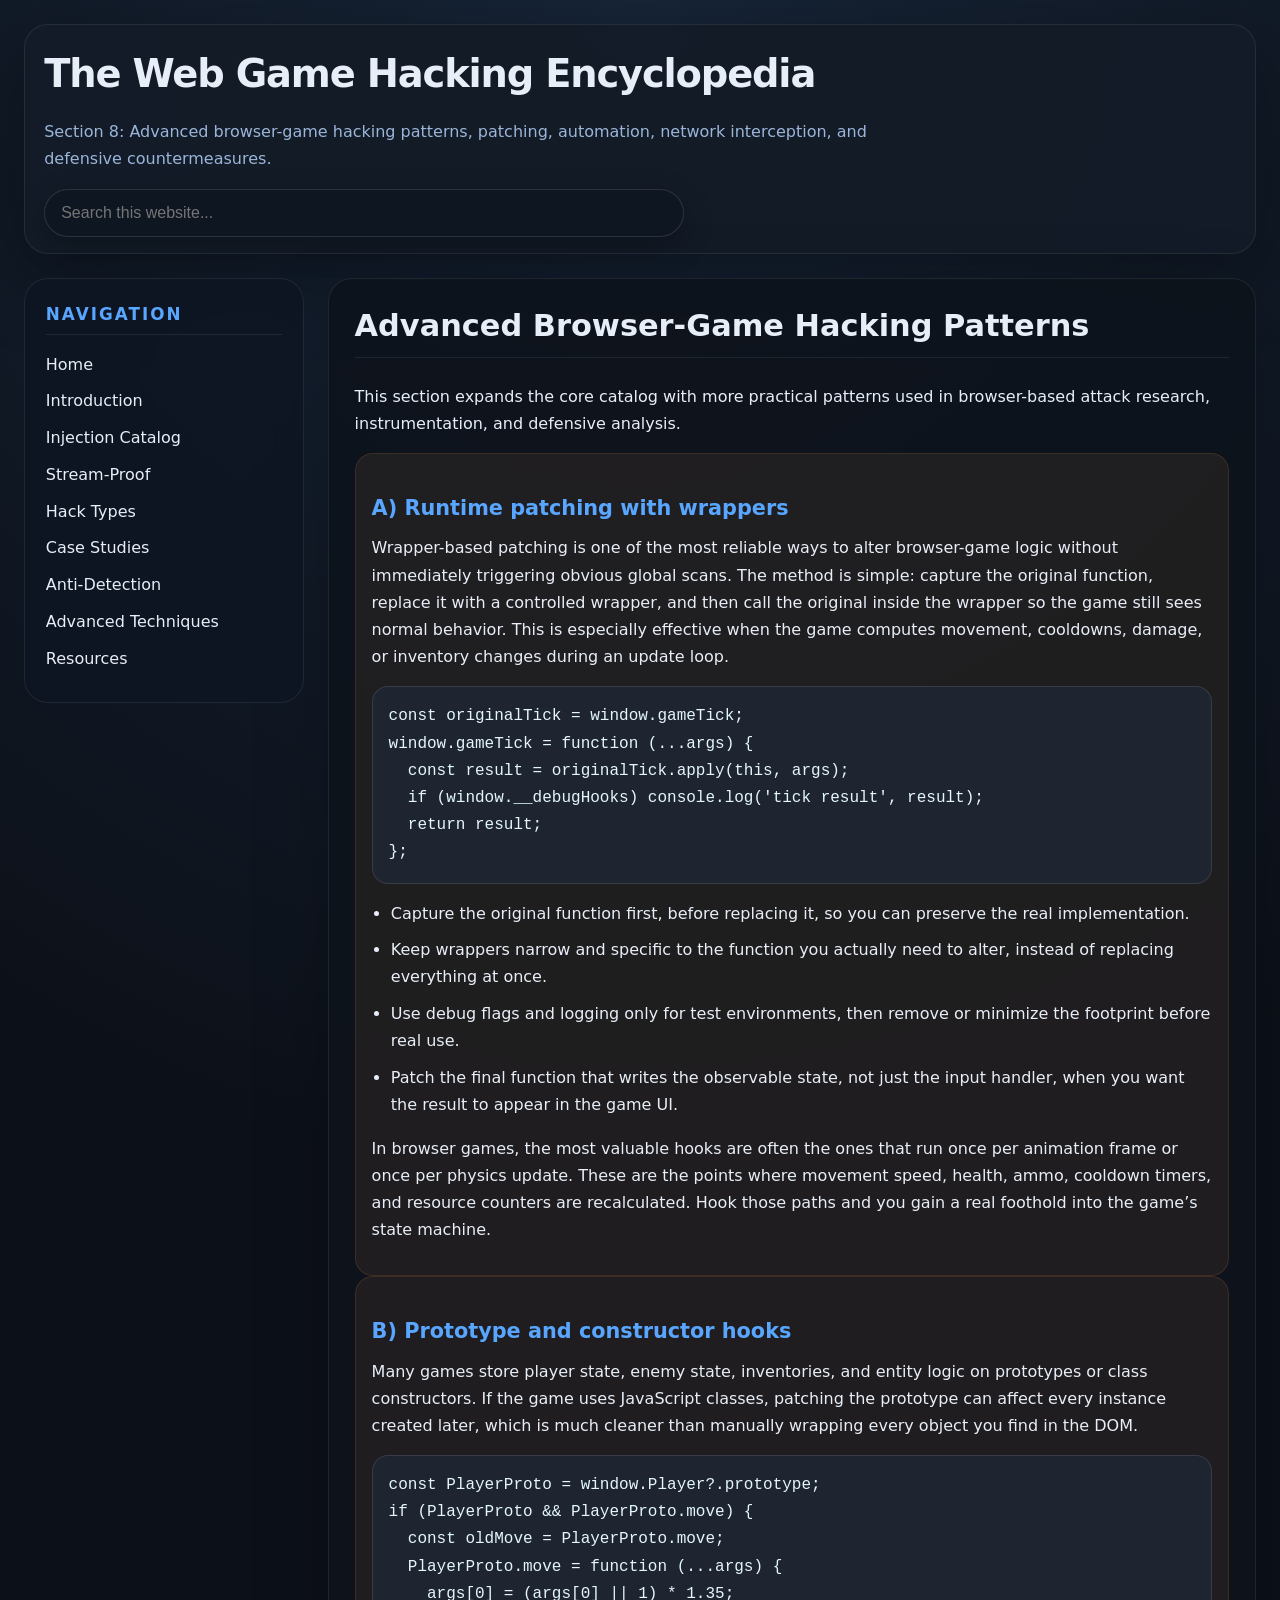
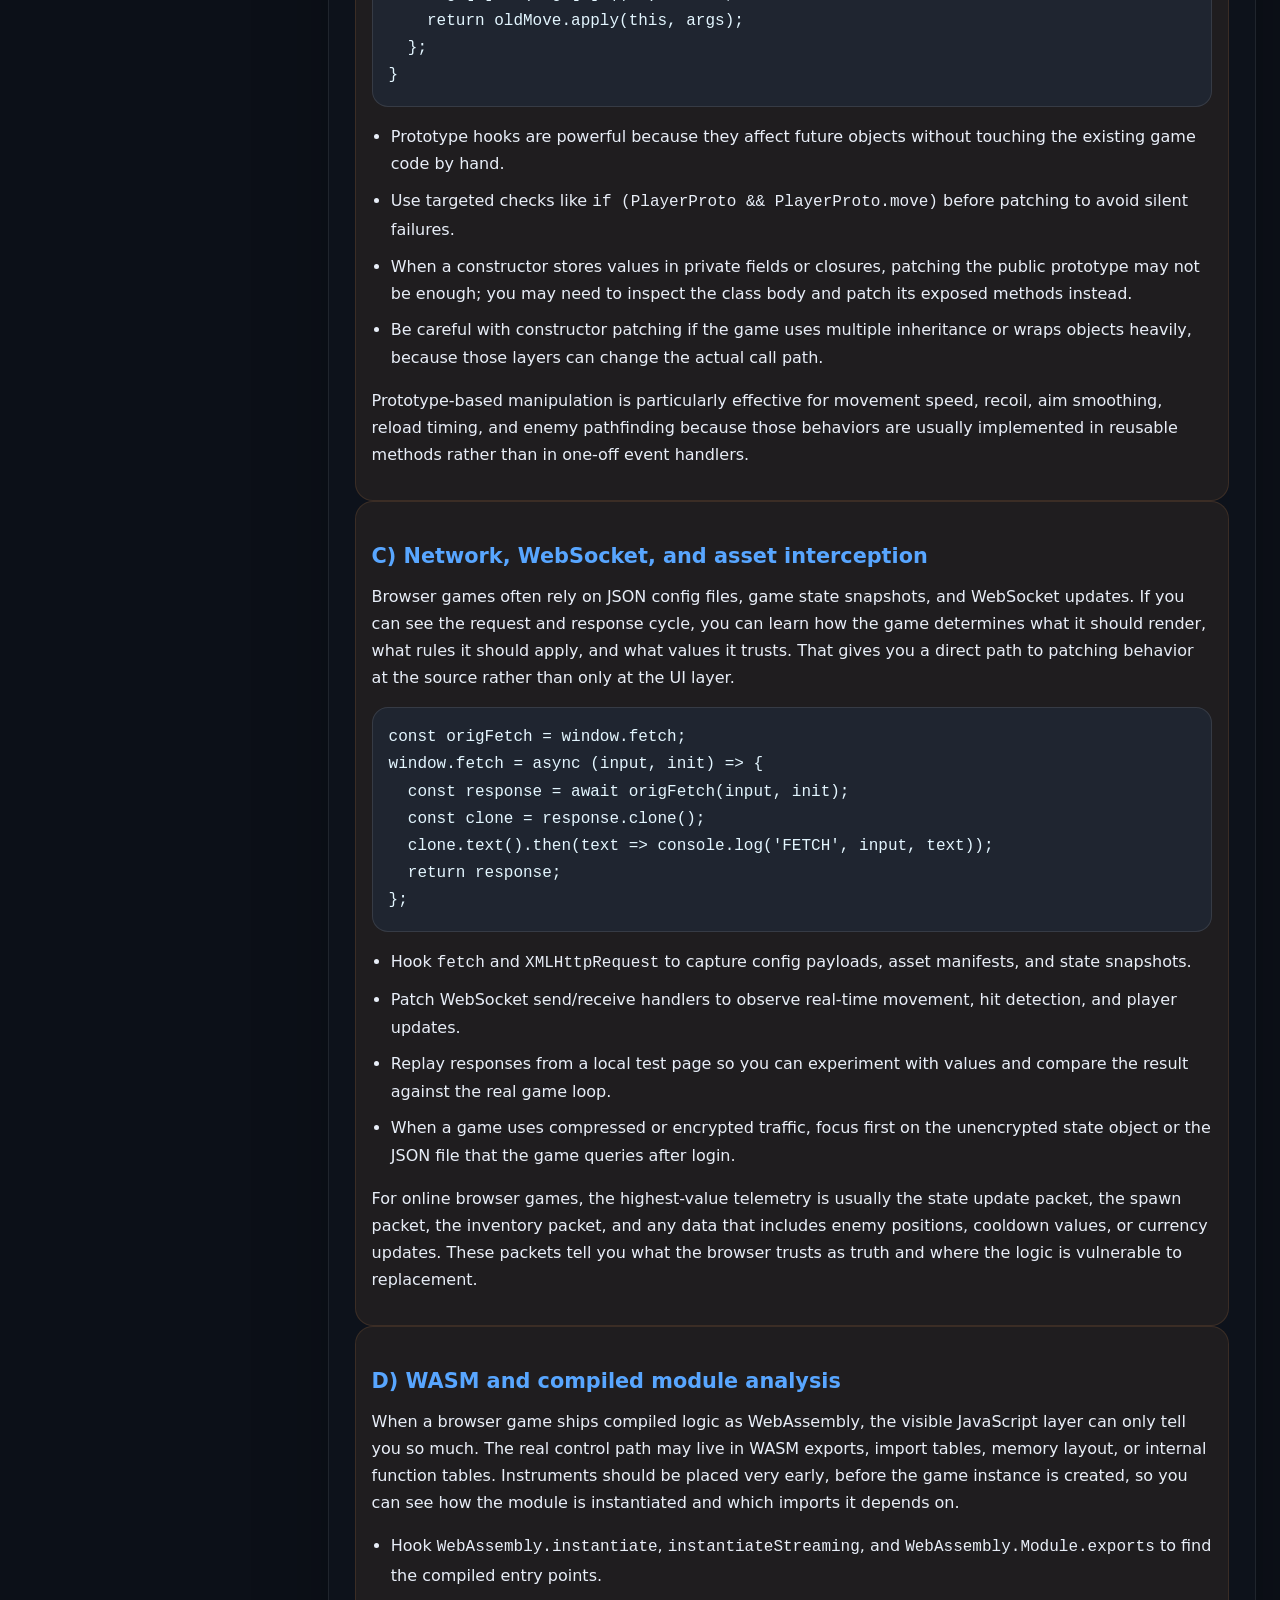
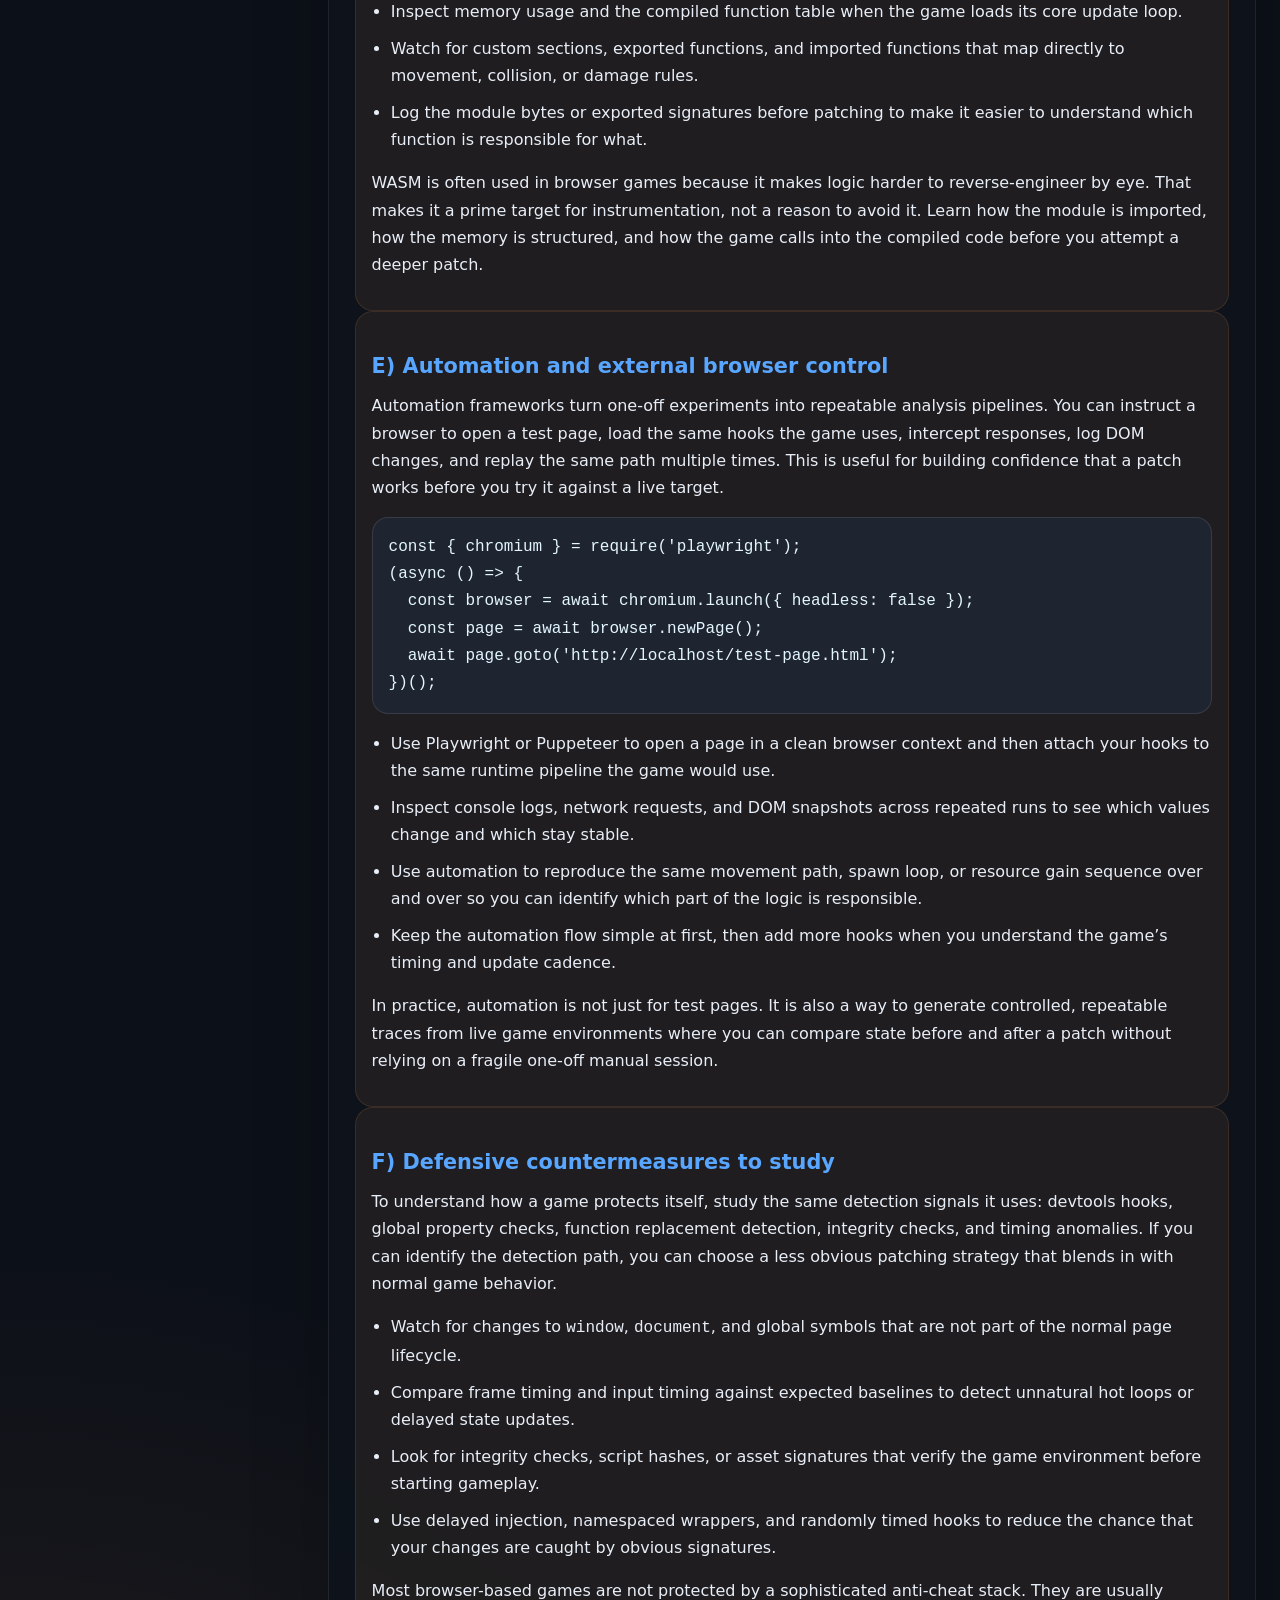
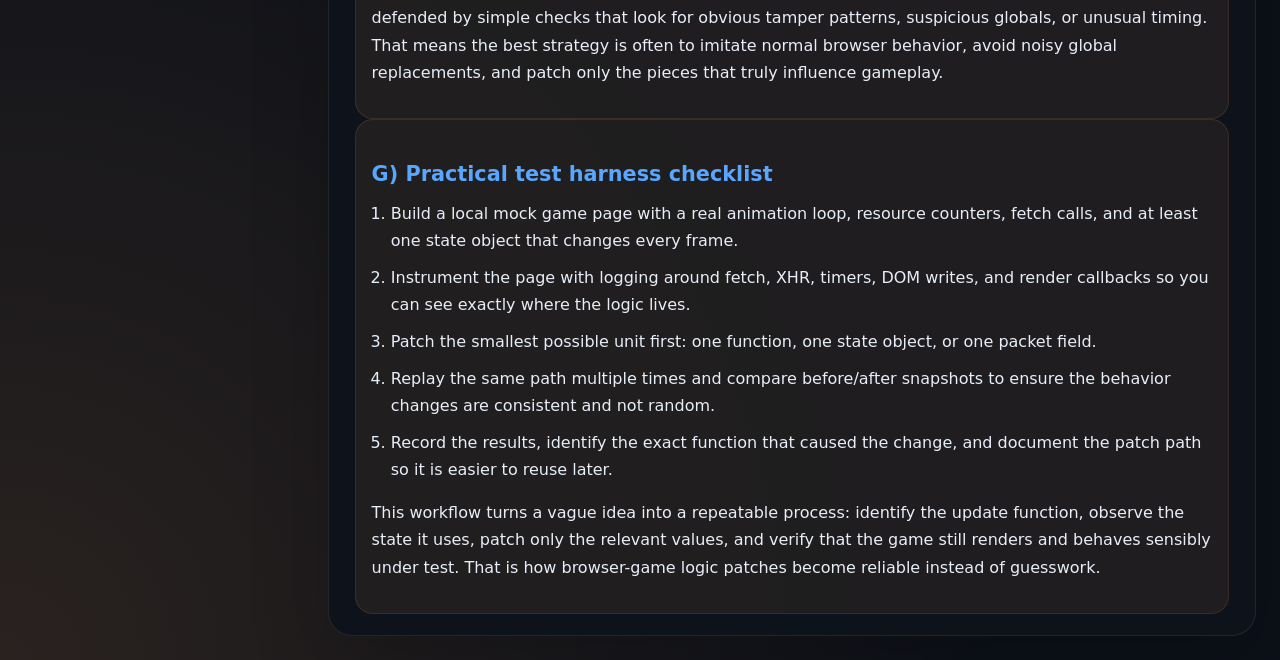
==== advanced-techniques.html @ 7fe20003 "new file:   advanced-techniques.html 	modified:   anti-detection.html 	new file:   browser-internals" ====
<!DOCTYPE html>
<html lang="en">
<head>
    <meta charset="UTF-8">
    <meta name="viewport" content="width=device-width, initial-scale=1.0">
    <title>The Web Game Hacking Encyclopedia – Advanced Techniques</title>
    <link rel="stylesheet" href="style.css">
</head>
<body>
    <div class="page">
        <header>
            <h1>The Web Game Hacking Encyclopedia</h1>
            <p>Section 8: Advanced browser-game hacking patterns, patching, automation, network interception, and defensive countermeasures.</p>
            <div class="site-search">
                <input id="site-search-input" type="search" placeholder="Search this website..." aria-label="Search this website" autocomplete="off">
                <div id="site-search-results" class="search-results" hidden></div>
            </div>
        </header>
        <nav class="sidebar" aria-label="Site navigation">
            <h2>Navigation</h2>
            <ol>
                <li><a href="index.html">Home</a></li>
                <li><a href="introduction.html">Introduction</a></li>
                <li><a href="injection.html">Injection Catalog</a></li>
                <li><a href="stream-proof.html">Stream-Proof</a></li>
                <li><a href="specific-hack-types.html">Hack Types</a></li>
                <li><a href="case-studies.html">Case Studies</a></li>
                <li><a href="anti-detection.html">Anti-Detection</a></li>
                <li><a href="advanced-techniques.html">Advanced Techniques</a></li>
                <li><a href="resources.html">Resources</a></li>
            </ol>
        </nav>
        <main>
            <section>
                <h2>Advanced Browser-Game Hacking Patterns</h2>
                <p>This section expands the core catalog with more practical patterns used in browser-based attack research, instrumentation, and defensive analysis.</p>

                <div class="section-highlight">
                    <h3>A) Runtime patching with wrappers</h3>
                    <p>Wrapper-based patching is one of the most reliable ways to alter browser-game logic without immediately triggering obvious global scans. The method is simple: capture the original function, replace it with a controlled wrapper, and then call the original inside the wrapper so the game still sees normal behavior. This is especially effective when the game computes movement, cooldowns, damage, or inventory changes during an update loop.</p>
                    <pre><code class="language-js">const originalTick = window.gameTick;
window.gameTick = function (...args) {
  const result = originalTick.apply(this, args);
  if (window.__debugHooks) console.log('tick result', result);
  return result;
};</code></pre>
                    <ul>
                        <li>Capture the original function first, before replacing it, so you can preserve the real implementation.</li>
                        <li>Keep wrappers narrow and specific to the function you actually need to alter, instead of replacing everything at once.</li>
                        <li>Use debug flags and logging only for test environments, then remove or minimize the footprint before real use.</li>
                        <li>Patch the final function that writes the observable state, not just the input handler, when you want the result to appear in the game UI.</li>
                    </ul>
                    <p>In browser games, the most valuable hooks are often the ones that run once per animation frame or once per physics update. These are the points where movement speed, health, ammo, cooldown timers, and resource counters are recalculated. Hook those paths and you gain a real foothold into the game’s state machine.</p>
                </div>

                <div class="section-highlight">
                    <h3>B) Prototype and constructor hooks</h3>
                    <p>Many games store player state, enemy state, inventories, and entity logic on prototypes or class constructors. If the game uses JavaScript classes, patching the prototype can affect every instance created later, which is much cleaner than manually wrapping every object you find in the DOM.</p>
                    <pre><code class="language-js">const PlayerProto = window.Player?.prototype;
if (PlayerProto && PlayerProto.move) {
  const oldMove = PlayerProto.move;
  PlayerProto.move = function (...args) {
    args[0] = (args[0] || 1) * 1.35;
    return oldMove.apply(this, args);
  };
}</code></pre>
                    <ul>
                        <li>Prototype hooks are powerful because they affect future objects without touching the existing game code by hand.</li>
                        <li>Use targeted checks like <code>if (PlayerProto && PlayerProto.move)</code> before patching to avoid silent failures.</li>
                        <li>When a constructor stores values in private fields or closures, patching the public prototype may not be enough; you may need to inspect the class body and patch its exposed methods instead.</li>
                        <li>Be careful with constructor patching if the game uses multiple inheritance or wraps objects heavily, because those layers can change the actual call path.</li>
                    </ul>
                    <p>Prototype-based manipulation is particularly effective for movement speed, recoil, aim smoothing, reload timing, and enemy pathfinding because those behaviors are usually implemented in reusable methods rather than in one-off event handlers.</p>
                </div>

                <div class="section-highlight">
                    <h3>C) Network, WebSocket, and asset interception</h3>
                    <p>Browser games often rely on JSON config files, game state snapshots, and WebSocket updates. If you can see the request and response cycle, you can learn how the game determines what it should render, what rules it should apply, and what values it trusts. That gives you a direct path to patching behavior at the source rather than only at the UI layer.</p>
                    <pre><code class="language-js">const origFetch = window.fetch;
window.fetch = async (input, init) => {
  const response = await origFetch(input, init);
  const clone = response.clone();
  clone.text().then(text => console.log('FETCH', input, text));
  return response;
};</code></pre>
                    <ul>
                        <li>Hook <code>fetch</code> and <code>XMLHttpRequest</code> to capture config payloads, asset manifests, and state snapshots.</li>
                        <li>Patch WebSocket send/receive handlers to observe real-time movement, hit detection, and player updates.</li>
                        <li>Replay responses from a local test page so you can experiment with values and compare the result against the real game loop.</li>
                        <li>When a game uses compressed or encrypted traffic, focus first on the unencrypted state object or the JSON file that the game queries after login.</li>
                    </ul>
                    <p>For online browser games, the highest-value telemetry is usually the state update packet, the spawn packet, the inventory packet, and any data that includes enemy positions, cooldown values, or currency updates. These packets tell you what the browser trusts as truth and where the logic is vulnerable to replacement.</p>
                </div>

                <div class="section-highlight">
                    <h3>D) WASM and compiled module analysis</h3>
                    <p>When a browser game ships compiled logic as WebAssembly, the visible JavaScript layer can only tell you so much. The real control path may live in WASM exports, import tables, memory layout, or internal function tables. Instruments should be placed very early, before the game instance is created, so you can see how the module is instantiated and which imports it depends on.</p>
                    <ul>
                        <li>Hook <code>WebAssembly.instantiate</code>, <code>instantiateStreaming</code>, and <code>WebAssembly.Module.exports</code> to find the compiled entry points.</li>
                        <li>Inspect memory usage and the compiled function table when the game loads its core update loop.</li>
                        <li>Watch for custom sections, exported functions, and imported functions that map directly to movement, collision, or damage rules.</li>
                        <li>Log the module bytes or exported signatures before patching to make it easier to understand which function is responsible for what.</li>
                    </ul>
                    <p>WASM is often used in browser games because it makes logic harder to reverse-engineer by eye. That makes it a prime target for instrumentation, not a reason to avoid it. Learn how the module is imported, how the memory is structured, and how the game calls into the compiled code before you attempt a deeper patch.</p>
                </div>

                <div class="section-highlight">
                    <h3>E) Automation and external browser control</h3>
                    <p>Automation frameworks turn one-off experiments into repeatable analysis pipelines. You can instruct a browser to open a test page, load the same hooks the game uses, intercept responses, log DOM changes, and replay the same path multiple times. This is useful for building confidence that a patch works before you try it against a live target.</p>
                    <pre><code class="language-js">const { chromium } = require('playwright');
(async () => {
  const browser = await chromium.launch({ headless: false });
  const page = await browser.newPage();
  await page.goto('http://localhost/test-page.html');
})();</code></pre>
                    <ul>
                        <li>Use Playwright or Puppeteer to open a page in a clean browser context and then attach your hooks to the same runtime pipeline the game would use.</li>
                        <li>Inspect console logs, network requests, and DOM snapshots across repeated runs to see which values change and which stay stable.</li>
                        <li>Use automation to reproduce the same movement path, spawn loop, or resource gain sequence over and over so you can identify which part of the logic is responsible.</li>
                        <li>Keep the automation flow simple at first, then add more hooks when you understand the game’s timing and update cadence.</li>
                    </ul>
                    <p>In practice, automation is not just for test pages. It is also a way to generate controlled, repeatable traces from live game environments where you can compare state before and after a patch without relying on a fragile one-off manual session.</p>
                </div>

                <div class="section-highlight">
                    <h3>F) Defensive countermeasures to study</h3>
                    <p>To understand how a game protects itself, study the same detection signals it uses: devtools hooks, global property checks, function replacement detection, integrity checks, and timing anomalies. If you can identify the detection path, you can choose a less obvious patching strategy that blends in with normal game behavior.</p>
                    <ul>
                        <li>Watch for changes to <code>window</code>, <code>document</code>, and global symbols that are not part of the normal page lifecycle.</li>
                        <li>Compare frame timing and input timing against expected baselines to detect unnatural hot loops or delayed state updates.</li>
                        <li>Look for integrity checks, script hashes, or asset signatures that verify the game environment before starting gameplay.</li>
                        <li>Use delayed injection, namespaced wrappers, and randomly timed hooks to reduce the chance that your changes are caught by obvious signatures.</li>
                    </ul>
                    <p>Most browser-based games are not protected by a sophisticated anti-cheat stack. They are usually defended by simple checks that look for obvious tamper patterns, suspicious globals, or unusual timing. That means the best strategy is often to imitate normal browser behavior, avoid noisy global replacements, and patch only the pieces that truly influence gameplay.</p>
                </div>

                <div class="section-highlight">
                    <h3>G) Practical test harness checklist</h3>
                    <ol>
                        <li>Build a local mock game page with a real animation loop, resource counters, fetch calls, and at least one state object that changes every frame.</li>
                        <li>Instrument the page with logging around fetch, XHR, timers, DOM writes, and render callbacks so you can see exactly where the logic lives.</li>
                        <li>Patch the smallest possible unit first: one function, one state object, or one packet field.</li>
                        <li>Replay the same path multiple times and compare before/after snapshots to ensure the behavior changes are consistent and not random.</li>
                        <li>Record the results, identify the exact function that caused the change, and document the patch path so it is easier to reuse later.</li>
                    </ol>
                    <p>This workflow turns a vague idea into a repeatable process: identify the update function, observe the state it uses, patch only the relevant values, and verify that the game still renders and behaves sensibly under test. That is how browser-game logic patches become reliable instead of guesswork.</p>
                </div>
            </section>
        </main>
    </div>
    <script src="interactive.js"></script>
</body>
</html>
---- style.css ----
:root {
    color-scheme: dark;
    --bg: #0c1018;
    --surface: #121b26;
    --surface-alt: #161f2d;
    --text: #e8eef8;
    --muted: #9bb5d9;
    --accent: #58a6ff;
    --accent-2: #ffa657;
    --border: rgba(255,255,255,0.08);
    --shadow: rgba(0, 0, 0, 0.35);
    --code-bg: rgba(32, 38, 50, 0.95);
    font-family: Inter, ui-sans-serif, system-ui, -apple-system, BlinkMacSystemFont, "Segoe UI", sans-serif;
}
* {
    box-sizing: border-box;
}
body {
    margin: 0;
    min-height: 100vh;
    background: radial-gradient(circle at top, rgba(88, 166, 255, 0.14), transparent 22%),
                radial-gradient(circle at bottom left, rgba(255,166,87,0.12), transparent 18%),
                var(--bg);
    color: var(--text);
    line-height: 1.7;
}
.page {
    display: grid;
    grid-template-columns: 280px minmax(0, 1fr);
    gap: 1.5rem;
    max-width: 1400px;
    margin: 0 auto;
    padding: 1.5rem;
}
header {
    grid-column: 1 / -1;
    padding: 1rem 1.2rem;
    border: 1px solid var(--border);
    background: rgba(20, 28, 40, 0.95);
    border-radius: 24px;
    box-shadow: 0 20px 80px var(--shadow);
}
header h1 {
    margin: 0;
    font-size: clamp(2rem, 3vw, 3.2rem);
    letter-spacing: -0.03em;
}
header p {
    margin: 0.75rem 0 0;
    color: var(--muted);
    max-width: 860px;
}
.site-search {
    position: relative;
    margin-top: 1rem;
    max-width: 640px;
}
.site-search input {
    width: 100%;
    padding: 0.9rem 1rem;
    border-radius: 999px;
    border: 1px solid rgba(255,255,255,0.12);
    background: rgba(15, 22, 35, 0.96);
    color: var(--text);
    font-size: 1rem;
    box-shadow: 0 10px 30px rgba(0,0,0,0.25);
}
.site-search input:focus {
    outline: 2px solid rgba(88,166,255,0.45);
    border-color: var(--accent);
}
.search-results {
    position: absolute;
    top: calc(100% + 0.35rem);
    left: 0;
    right: 0;
    z-index: 30;
    border: 1px solid rgba(255,255,255,0.12);
    border-radius: 18px;
    background: rgba(8, 12, 18, 0.98);
    box-shadow: 0 18px 40px rgba(0,0,0,0.35);
    overflow: hidden;
}
.search-results[hidden] { display: none; }
.search-result {
    display: block;
    padding: 0.9rem 1rem;
    color: var(--text);
    text-decoration: none;
    border-bottom: 1px solid rgba(255,255,255,0.08);
}
.search-result:hover {
    background: rgba(88,166,255,0.12);
}
.search-result strong { display: block; margin-bottom: 0.15rem; }
.search-result small { color: var(--muted); display: block; }
.search-empty {
    padding: 0.9rem 1rem;
    color: var(--muted);
}
nav.sidebar {
    position: sticky;
    top: 1.5rem;
    align-self: start;
    padding: 1.3rem;
    border: 1px solid var(--border);
    background: rgba(15, 22, 35, 0.9);
    border-radius: 24px;
    min-height: fit-content;
    backdrop-filter: blur(14px);
}
nav.sidebar h2 {
    margin-top: 0;
    font-size: 1.05rem;
    text-transform: uppercase;
    letter-spacing: 0.12em;
    color: var(--accent);
}
nav.sidebar ol {
    list-style: none;
    padding: 0;
    margin: 1rem 0 0;
}
nav.sidebar a {
    display: block;
    margin: 0.45rem 0;
    color: var(--text);
    text-decoration: none;
    transition: color 0.2s ease;
}
nav.sidebar a:hover {
    color: var(--accent-2);
}
main {
    padding: 1.3rem 1.6rem;
    border: 1px solid var(--border);
    background: rgba(14, 19, 28, 0.95);
    border-radius: 24px;
    box-shadow: 0 24px 80px rgba(0,0,0,0.2);
}
section + section {
    margin-top: 2rem;
}
h2 {
    margin-top: 0;
    font-size: 1.9rem;
    border-bottom: 1px solid rgba(255,255,255,0.08);
    padding-bottom: 0.3rem;
}
h3 {
    color: var(--accent);
    margin-bottom: 0.5rem;
    font-size: 1.3rem;
}
p, ul, ol, dl {
    margin: 0 0 1rem 0;
}
ul, ol {
    padding-left: 1.2rem;
}
li {
    margin-bottom: 0.6rem;
}
.notice {
    border-left: 4px solid var(--accent);
    padding: 1rem 1rem 1rem 1rem;
    background: rgba(88,166,255,0.08);
    color: var(--text);
    margin: 1rem 0;
    border-radius: 14px;
}
.notice.warning {
    border-color: #ff7a72;
    background: rgba(255,122,114,0.12);
}
.notice code {
    color: inherit;
    word-break: break-word;
}
.grid-2 {
    display: grid;
    grid-template-columns: repeat(2, minmax(0, 1fr));
    gap: 1rem;
}
.card-grid {
    display: grid;
    grid-template-columns: repeat(2, minmax(0, 1fr));
    gap: 1rem;
    margin: 1rem 0;
}
.section-card {
    display: block;
    padding: 1.3rem;
    border: 1px solid rgba(255,255,255,0.1);
    border-radius: 20px;
    background: rgba(255,255,255,0.04);
    color: var(--text);
    text-decoration: none;
    transition: transform 0.2s ease, border-color 0.2s ease, background 0.2s ease;
}
.section-card:hover {
    transform: translateY(-2px);
    border-color: var(--accent);
    background: rgba(88,166,255,0.12);
}
.section-card h3 {
    margin-top: 0;
    margin-bottom: 0.6rem;
}
.section-card p {
    margin: 0;
    color: var(--muted);
}
.table-wrapper {
    overflow-x: auto;
    margin: 1rem 0;
    border-radius: 16px;
    border: 1px solid var(--border);
    background: rgba(20, 28, 40, 0.9);
}
table {
    width: 100%;
    border-collapse: collapse;
    color: var(--text);
}
th, td {
    padding: 0.95rem 1rem;
    border-bottom: 1px solid rgba(255,255,255,0.08);
    text-align: left;
}
th {
    color: var(--accent);
    background: rgba(255,255,255,0.03);
}
code, pre {
    font-family: ui-monospace, SFMono-Regular, Menlo, Monaco, Consolas, "Liberation Mono", "Courier New", monospace;
}
pre {
    margin: 1rem 0;
    padding: 1rem;
    overflow-x: auto;
    background: var(--code-bg);
    border: 1px solid rgba(255,255,255,0.1);
    border-radius: 16px;
}
pre code {
    color: #e3f6ff;
}
.pill {
    display: inline-flex;
    align-items: center;
    gap: 0.4rem;
    padding: 0.4rem 0.8rem;
    border-radius: 999px;
    background: rgba(88,166,255,0.12);
    color: var(--accent);
    font-size: 0.9rem;
}
.builder {
    margin: 1.5rem 0;
    padding: 1.1rem;
    border-radius: 18px;
    background: rgba(255,255,255,0.04);
    border: 1px solid rgba(255,255,255,0.08);
}
.builder-header {
    display: flex;
    flex-wrap: wrap;
    align-items: center;
    gap: 0.8rem;
    margin-bottom: 1rem;
}
.builder-label {
    font-weight: 700;
    color: var(--text);
}
.builder-select {
    padding: 0.85rem 1rem;
    border-radius: 16px;
    border: 1px solid rgba(255,255,255,0.12);
    background: rgba(15, 22, 35, 0.94);
    color: var(--text);
    font-size: 1rem;
    min-width: 220px;
}
.copy-code {
    padding: 0.85rem 1rem;
    border-radius: 999px;
    border: none;
    background: var(--accent);
    color: #061325;
    font-weight: 700;
    cursor: pointer;
    transition: background 0.2s ease, transform 0.2s ease;
}
.copy-code:hover {
    background: var(--accent-2);
    transform: translateY(-1px);
}
.builder-preview {
    margin-top: 0.9rem;
}
.builder-notes {
    padding: 1rem;
    border-radius: 16px;
    background: rgba(255,255,255,0.05);
    border: 1px solid rgba(255,255,255,0.08);
    color: var(--muted);
    line-height: 1.6;
}
.section-highlight {
    padding: 1rem;
    border-radius: 18px;
    background: rgba(255,166,87,0.08);
    border: 1px solid rgba(255,166,87,0.12);
}
@media(max-width: 980px) {
    .page { grid-template-columns: 1fr; }
    nav.sidebar { position: relative; top: 0; }
}
@media(max-width: 700px) {
    header, nav.sidebar, main { padding: 1rem; }
    .page { padding: 1rem; }
}
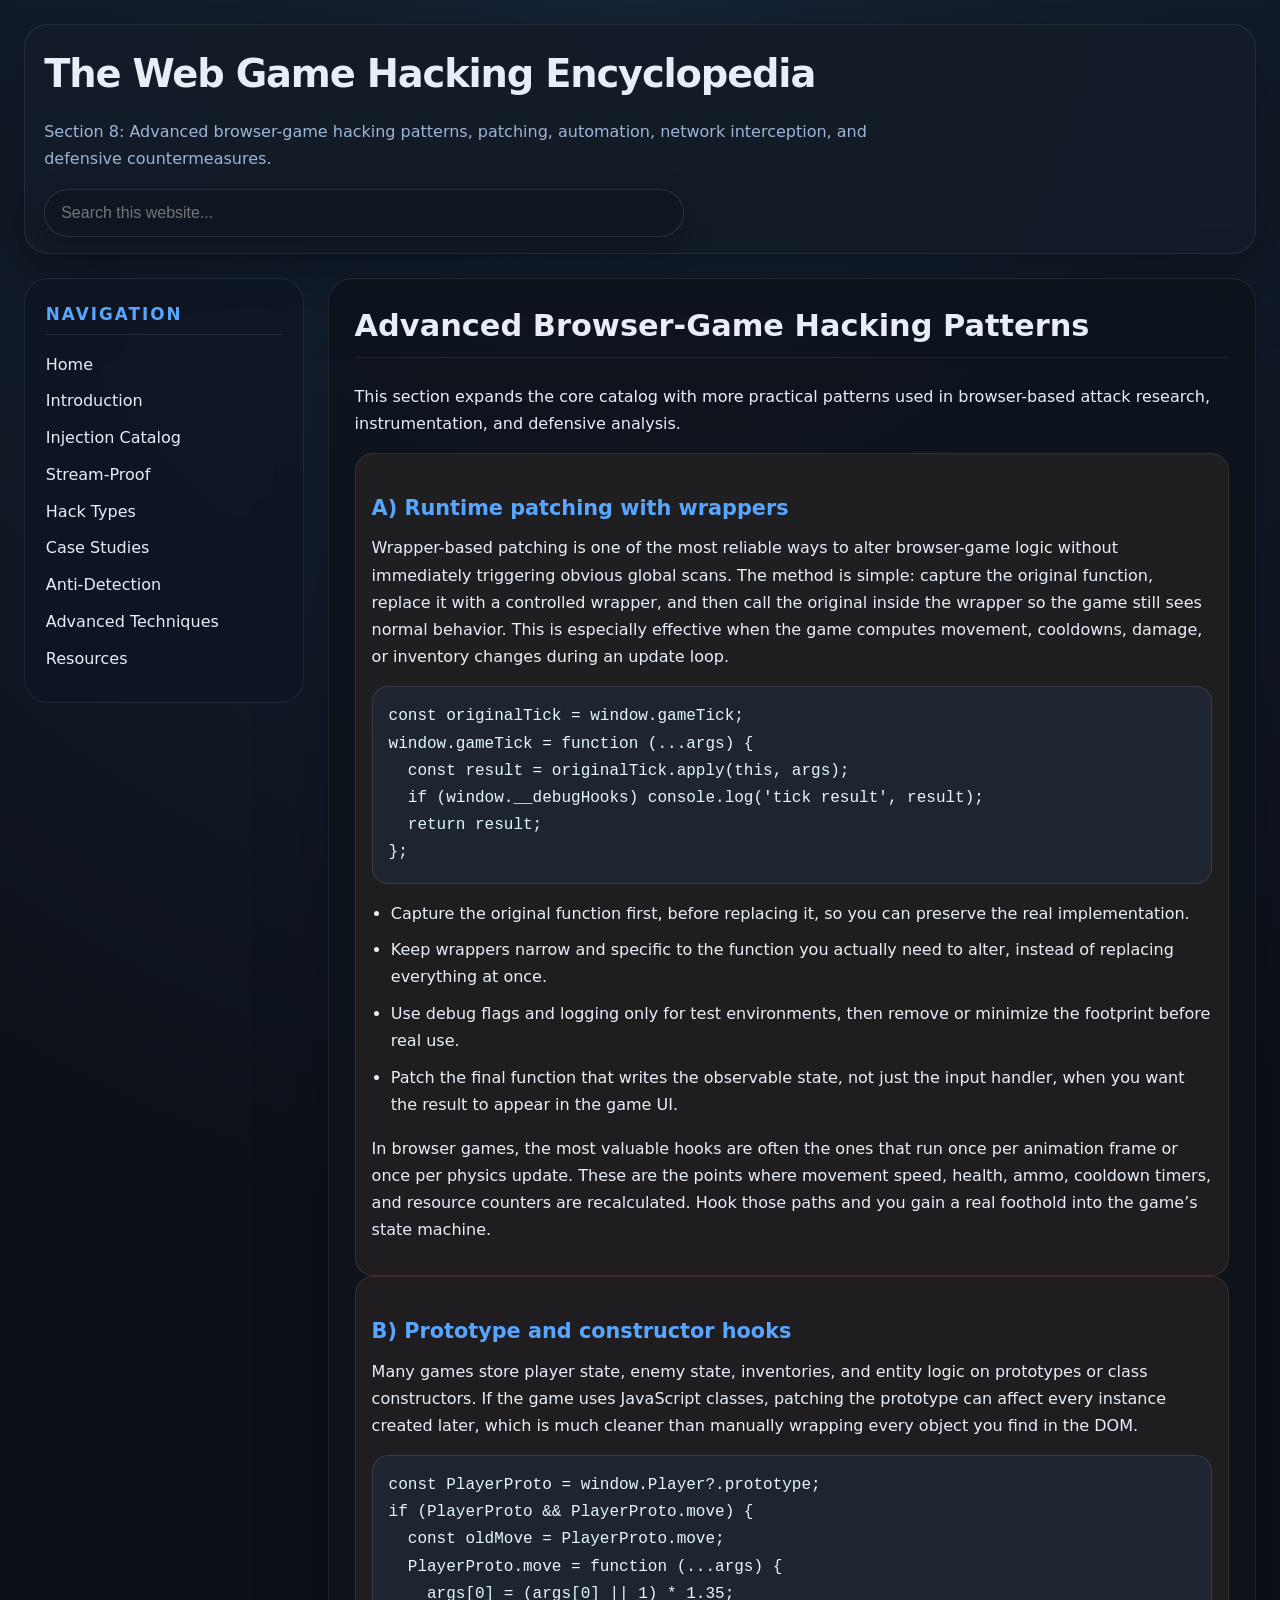
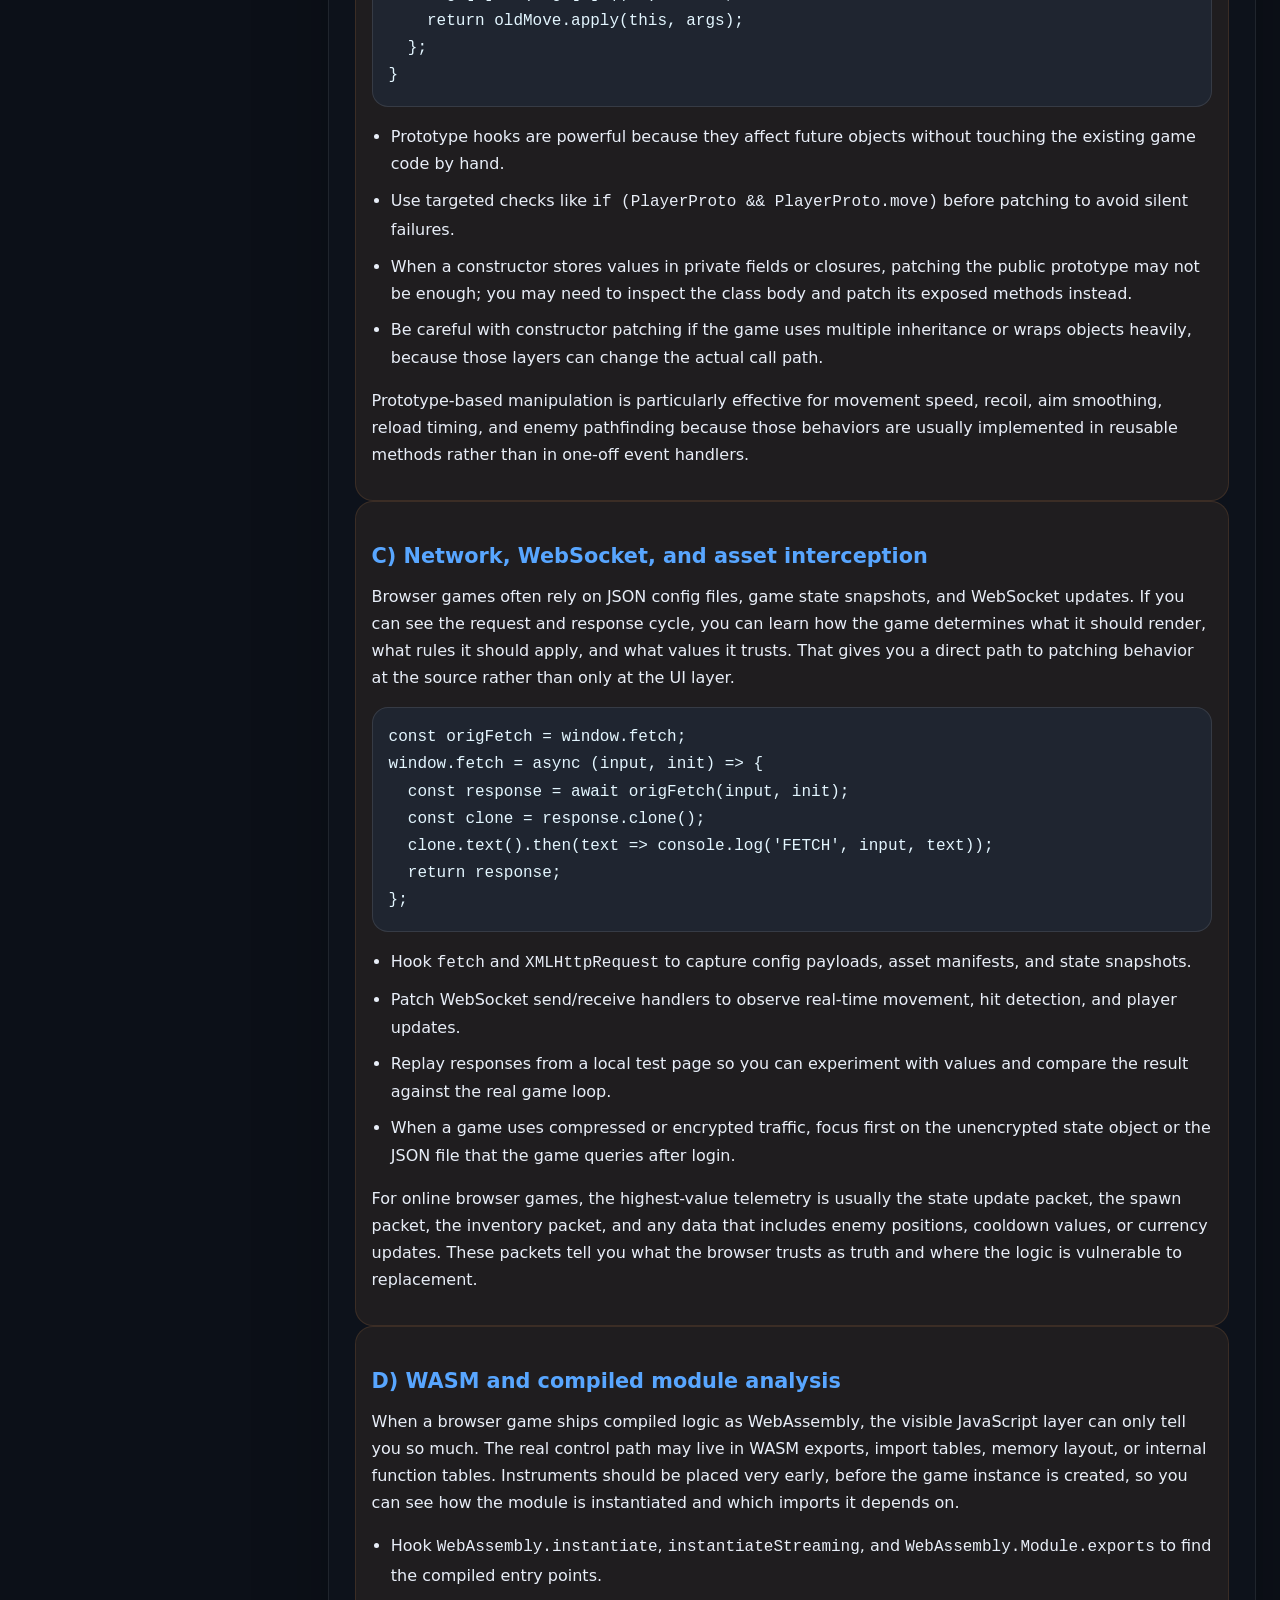
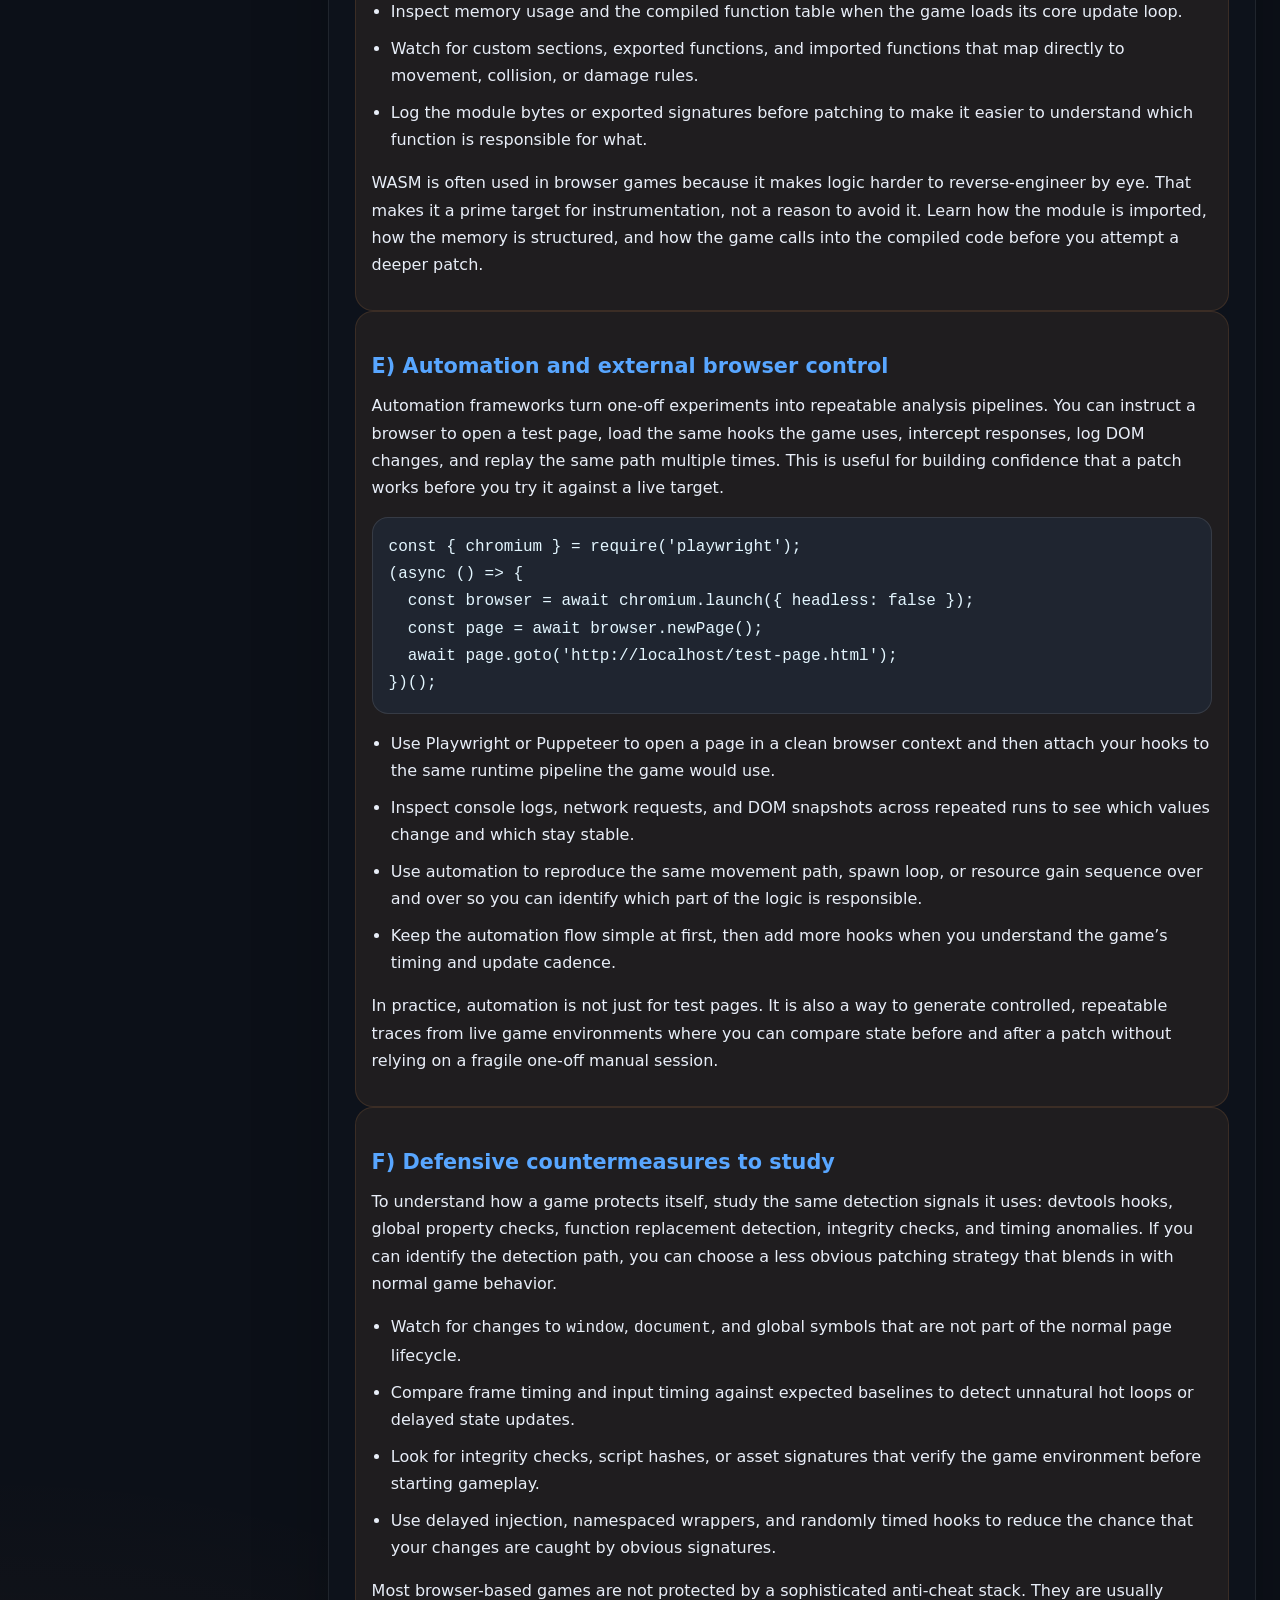
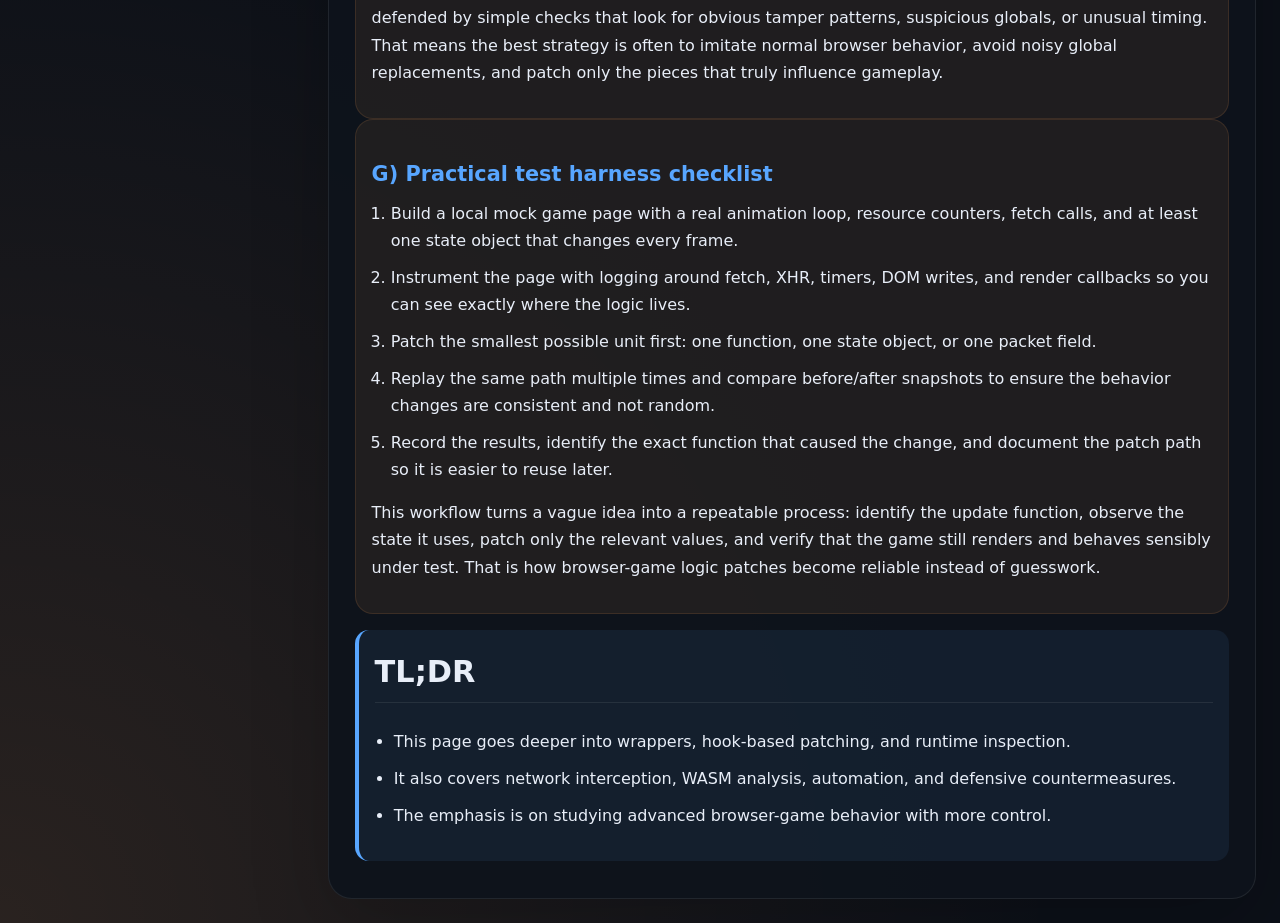
==== commit b8b111a9: "modified:   advanced-techniques.html 	modified:   anti-detection.html 	modified:   browser-internals" ====
--- a/advanced-techniques.html
+++ b/advanced-techniques.html
@@ -146,6 +146,14 @@
                     <p>This workflow turns a vague idea into a repeatable process: identify the update function, observe the state it uses, patch only the relevant values, and verify that the game still renders and behaves sensibly under test. That is how browser-game logic patches become reliable instead of guesswork.</p>
                 </div>
             </section>
+                <section class="notice" aria-label="TL;DR summary">
+            <h2>TL;DR</h2>
+            <ul>
+            <li>This page goes deeper into wrappers, hook-based patching, and runtime inspection.</li>
+            <li>It also covers network interception, WASM analysis, automation, and defensive countermeasures.</li>
+            <li>The emphasis is on studying advanced browser-game behavior with more control.</li>
+            </ul>
+        </section>
         </main>
     </div>
     <script src="interactive.js"></script>
